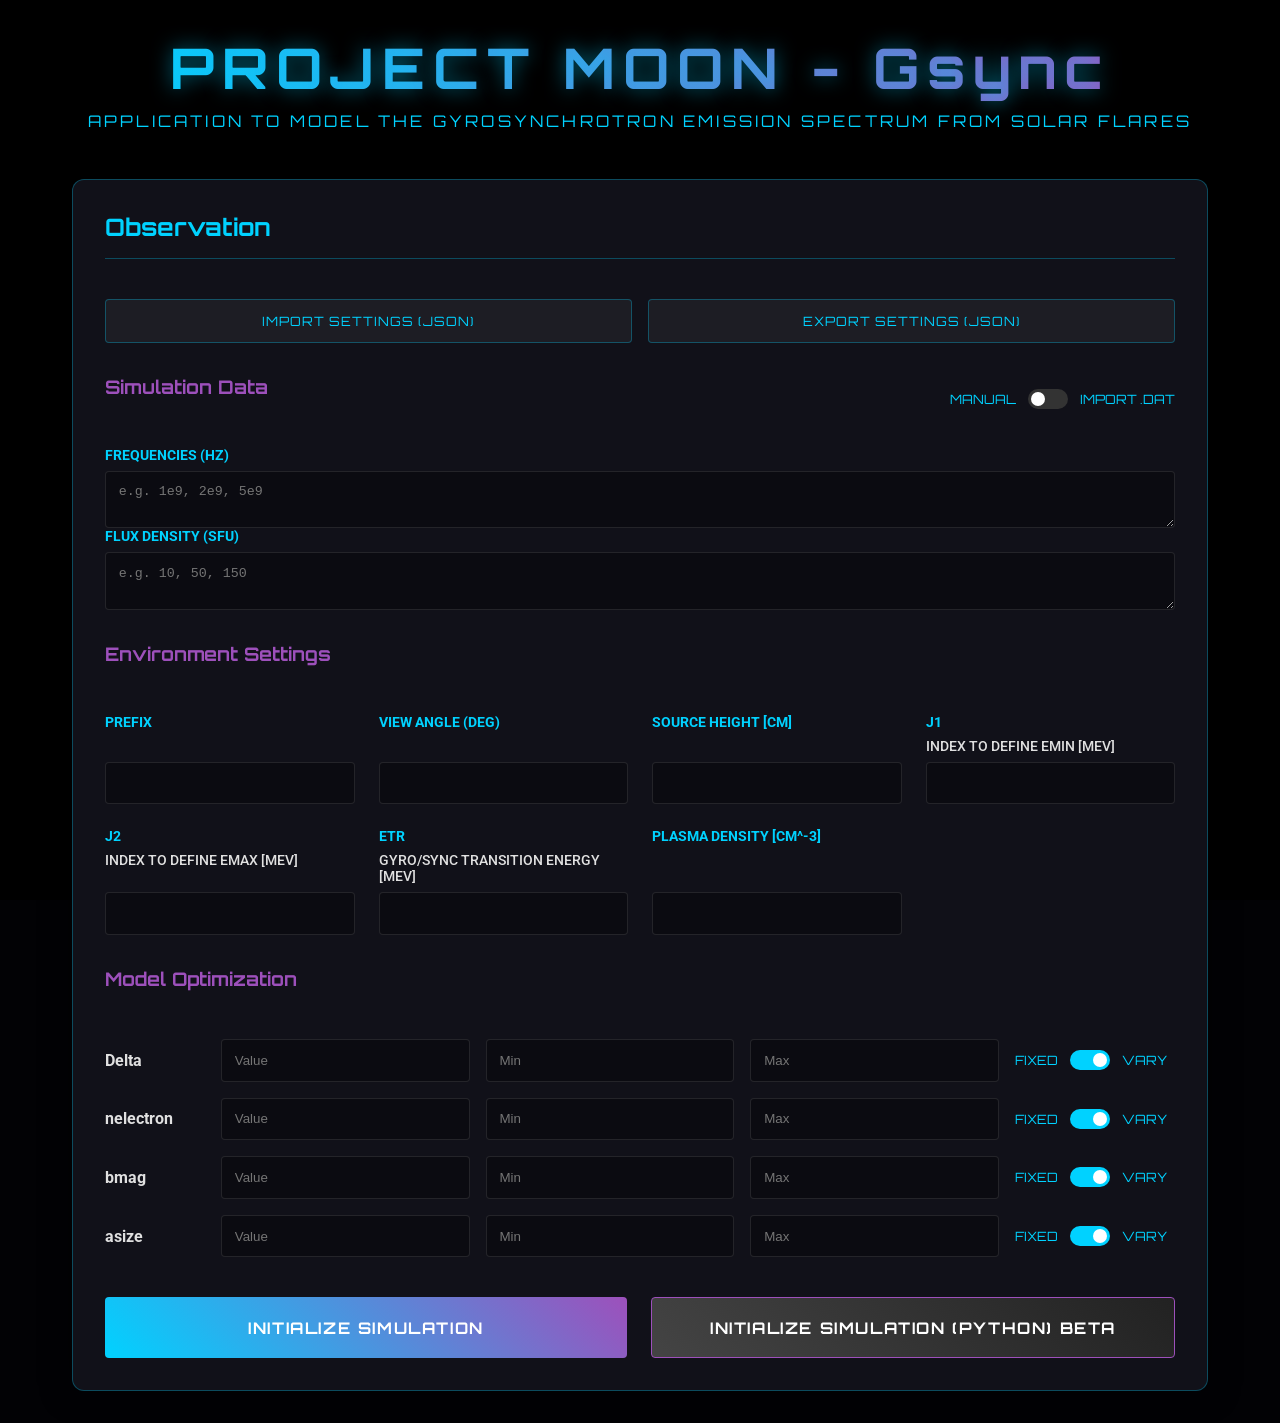
==== web/gsync/gsync.html @ 5b095706 "Adding web page" ====
<!DOCTYPE html>
<html lang="en">
<head>
    <meta charset="UTF-8">
    <meta name="viewport" content="width=device-width, initial-scale=1.0">
    <title>Project Moon | Gyrosynchrotron Simulator</title>
    <link rel="stylesheet" href="style.css">
    <link href="https://fonts.googleapis.com/css2?family=Orbitron:wght@400;700&family=Roboto:wght@300;400;700&display=swap" rel="stylesheet">
    <script src="https://cdnjs.cloudflare.com/ajax/libs/jszip/3.10.1/jszip.min.js"></script>
</head>
<body>
    <div class="stars"></div>
    <div class="twinkling"></div>
    
    <div class="container">
        <header>
            <h1>PROJECT MOON - Gsync</h1>
            <p class="subtitle">Application to model the gyrosynchrotron emission spectrum from solar flares</p>
        </header>

        <main>
            <section class="control-panel">
                <div class="panel-header">
                    <h2>Observation</h2>
                </div>

                <form id="gsyncForm">
                    <div class="button-group secondary">
                        <button type="button" id="importJsonBtn" class="json-btn">IMPORT SETTINGS (JSON)</button>
                        <button type="button" id="exportJsonBtn" class="json-btn">EXPORT SETTINGS (JSON)</button>
                        <input type="file" id="jsonFile" accept=".json" class="hidden">
                    </div>

                    <!-- Data Input Section (Top Priority) -->
                    <div class="data-section">
                        <div class="section-header">
                            <h3>Simulation Data</h3>
                            <div class="input-mode-switch">
                                <span class="mode-label">MANUAL</span>
                                <label class="switch">
                                    <input type="checkbox" id="importMode">
                                    <span class="slider round"></span>
                                </label>
                                <span class="mode-label">IMPORT .DAT</span>
                            </div>
                        </div>

                        <div id="importContainer" class="hidden">
                            <div class="input-group full-width">
                                <label for="datFile" class="upload-label">
                                    <span class="icon">🚀</span> Upload Data File (.dat)
                                </label>
                                <input type="file" id="datFile" accept=".dat" class="hidden">
                            </div>
                        </div>

                        <div class="data-grid">
                            <div class="input-group full-width">
                                <label for="xData">Frequencies (Hz)</label>
                                <textarea id="xData" rows="2" placeholder="e.g. 1e9, 2e9, 5e9"></textarea>
                            </div>
                            <div class="input-group full-width">
                                <label for="yData">Flux Density (SFU)</label>
                                <textarea id="yData" rows="2" placeholder="e.g. 10, 50, 150"></textarea>
                            </div>
                        </div>
                    </div>

                    <!-- Environment Section (Middle) -->
                    <div class="params-section">
                        <div class="section-header">
                            <h3>Environment Settings</h3>
                        </div>
                        <div class="grid-layout">
                            <div class="input-group">
                                <label for="prefix">Prefix</label>
                                <input type="text" id="prefix" value="" required>
                            </div>
                            <div class="input-group">
                                <label for="viewAngle">View Angle (deg)</label>
                                <input type="number" id="viewAngle" step="any" value="" required>
                            </div>
                            <div class="input-group">
                                <label for="height">Source Height [cm]</label>
                                <input type="number" id="height" step="any" value="" required>
                            </div>
                            <div class="input-group">
                                <label for="j1">J1</label>
                                <label class ="disclaimer" for="j1">index to define Emin [MeV]</label>
                                <input type="number" id="j1" step="any" value="" required>
                            </div>
                            <div class="input-group">
                                <label for="j2">J2</label>
                                <label class ="disclaimer" for="j2">index to define Emax [MeV]</label>

                                <input type="number" id="j2" step="any" value="" required>
                            </div>
                            <div class="input-group">
                                <label for="etr">ETR</label>
                                <label class ="disclaimer" for="etr">gyro/sync transition energy [MeV]</label>

                                <input type="number" id="etr" step="any" value="" required>
                            </div>
                            <div class="input-group">
                                <label for="np">Plasma density [cm^-3]</label>
                                <input type="number" id="np" step="any" value="" required>
                            </div>
                        </div>
                    </div>

                    <!-- Optimization Section (Bottom) -->
                    <div class="params-section">
                        <div class="section-header">
                            <h3>Model Optimization</h3>
                        </div>
                        <div class="params-grid">
                            <div class="param-row">
                                <span class="param-name">Delta</span>
                                <input type="number" id="delta_val" step="any" placeholder="Value">
                                <input type="number" id="delta_min" step="any" placeholder="Min">
                                <input type="number" id="delta_max" step="any" placeholder="Max">
                                <div class="input-mode-switch">
                                    <span class="mode-label">FIXED</span>
                                    <label class="switch">
                                        <input type="checkbox" id="delta_vary" checked>
                                        <span class="slider round"></span>
                                    </label>
                                    <span class="mode-label">VARY</span>
                                </div>
                            </div>
                            <div class="param-row">
                                <span class="param-name">nelectron</span>
                                <input type="number" id="nelectron_val" step="any" placeholder="Value">
                                <input type="number" id="nelectron_min" step="any" placeholder="Min">
                                <input type="number" id="nelectron_max" step="any" placeholder="Max">
                                <div class="input-mode-switch">
                                    <span class="mode-label">FIXED</span>
                                    <label class="switch">
                                        <input type="checkbox" id="nelectron_vary" checked>
                                        <span class="slider round"></span>
                                    </label>
                                    <span class="mode-label">VARY</span>
                                </div>
                            </div>
                            <div class="param-row">
                                <span class="param-name">bmag</span>
                                <input type="number" id="bmag_val" step="any" placeholder="Value">
                                <input type="number" id="bmag_min" step="any" placeholder="Min">
                                <input type="number" id="bmag_max" step="any" placeholder="Max">
                                <div class="input-mode-switch">
                                    <span class="mode-label">FIXED</span>
                                    <label class="switch">
                                        <input type="checkbox" id="bmag_vary" checked>
                                        <span class="slider round"></span>
                                    </label>
                                    <span class="mode-label">VARY</span>
                                </div>
                            </div>
                            <div class="param-row">
                                <span class="param-name">asize</span>
                                <input type="number" id="asize_val" step="any" placeholder="Value">
                                <input type="number" id="asize_min" step="any" placeholder="Min">
                                <input type="number" id="asize_max" step="any" placeholder="Max">
                                <div class="input-mode-switch">
                                    <span class="mode-label">FIXED</span>
                                    <label class="switch">
                                        <input type="checkbox" id="asize_vary" checked>
                                        <span class="slider round"></span>
                                    </label>
                                    <span class="mode-label">VARY</span>
                                </div>
                            </div>
                        </div>
                    </div>

                    <div class="button-group">
                        <button type="submit" id="runBtn" data-endpoint="/gsync">INITIALIZE SIMULATION</button>
                        <button type="submit" id="runBtnPython" class="beta-btn" data-endpoint="/python/gsync">INITIALIZE SIMULATION (PYTHON) BETA</button>
                    </div>
                </form>
            </section>

            <section class="results-panel hidden" id="resultsPanel">
                <div class="panel-header">
                    <h2>Simulation Results</h2>
                    <button id="exportResultsBtn" class="json-btn" style="padding: 0.5rem 1rem; flex: 0 0 auto;">EXPORT RESULTS (.ZIP)</button>
                </div>
                <div class="results-content">
                    <div class="chart-container">
                        <img id="resultImage" src="" alt="Simulation Plot">
                    </div>
                    <div class="details-container">
                        <h3>Fit Report</h3>
                        <pre id="fitReport"></pre>
                        <h3>Best Values</h3>
                        <div id="bestValues" class="best-values-grid"></div>
                    </div>
                </div>
            </section>
        </main>
    </div>

    <div id="loader" class="loader hidden">
        <div class="moon"></div>
        <p>Calculating Trajectory...</p>
    </div>

    <script src="script.js"></script>
</body>
</html>
---- web/gsync/style.css ----
:root {
    --space-dark: #020205;
    --moon-light: #e0e0e0;
    --glow-blue: #00d2ff;
    --glow-purple: #9d50bb;
    --accent: #ff4d4d;
    --panel-bg: rgba(20, 20, 30, 0.85);
    --border-color: rgba(0, 210, 255, 0.3);
}

* {
    box-sizing: border-box;
    margin: 0;
    padding: 0;
}

body {
    background: var(--space-dark);
    color: var(--moon-light);
    font-family: 'Roboto', sans-serif;
    overflow-x: hidden;
    min-height: 100vh;
}

/* Background Stars and Twinkling */
.stars, .twinkling {
    position: fixed;
    top: 0;
    left: 0;
    width: 100%;
    height: 100%;
    z-index: -1;
}

.stars {
    background: #000 url('https://s3-us-west-2.amazonaws.com/s.cdpn.io/123163/stars.png') repeat top center;
}

.twinkling {
    background: transparent url('https://s3-us-west-2.amazonaws.com/s.cdpn.io/123163/twinkling.png') repeat top center;
    animation: move-twink-back 200s linear infinite;
}

@keyframes move-twink-back {
    from { background-position: 0 0; }
    to { background-position: -10000px 5000px; }
}

.container {
    max-width: 1200px;
    margin: 0 auto;
    padding: 2rem;
}

header {
    text-align: center;
    margin-bottom: 3rem;
    animation: fadeInDown 1.5s ease-out;
}

header h1 {
    font-family: 'Orbitron', sans-serif;
    font-size: 3.5rem;
    letter-spacing: 0.5rem;
    background: linear-gradient(to right, #00d2ff, #9d50bb);
    -webkit-background-clip: text;
    -webkit-text-fill-color: transparent;
    text-shadow: 0 0 20px rgba(0, 210, 255, 0.5);
}

header .subtitle {
    font-family: 'Orbitron', sans-serif;
    font-size: 1rem;
    color: var(--glow-blue);
    margin-top: 0.5rem;
    letter-spacing: 0.2rem;
    text-transform: uppercase;
}

main {
    display: flex;
    flex-direction: column;
    gap: 2rem;
}

/* Panel Styles */
.control-panel, .results-panel {
    background: var(--panel-bg);
    border: 1px solid var(--border-color);
    border-radius: 12px;
    padding: 2rem;
    box-shadow: 0 0 30px rgba(0, 0, 0, 0.5);
    backdrop-filter: blur(10px);
    animation: fadeInUp 1s ease-out;
}

.panel-header {
    display: flex;
    justify-content: space-between;
    align-items: center;
    margin-bottom: 2rem;
    border-bottom: 1px solid var(--border-color);
    padding-bottom: 1rem;
}

.panel-header h2 {
    font-family: 'Orbitron', sans-serif;
    font-size: 1.5rem;
    color: var(--glow-blue);
}



/* Grid Layouts */
.grid-layout {
    display: grid;
    grid-template-columns: repeat(auto-fit, minmax(200px, 1fr));
    gap: 1.5rem;
    margin-bottom: 2rem;
}

.input-group {
    display: flex;
    flex-direction: column;
    gap: 0.5rem;
    height: 100%;
}

.input-group input {
    margin-top: auto;
}

.input-group label {
    font-size: 0.85rem;
    color: var(--glow-blue);
    text-transform: uppercase;
    font-weight: 700;
}

.input-group .disclaimer {
    font-size: 0.85rem;
    color: var(--light);
    text-transform: uppercase;
    font-weight: 500;
}

input, textarea {
    background: rgba(0, 0, 0, 0.3);
    border: 1px solid rgba(255, 255, 255, 0.1);
    color: white;
    padding: 0.8rem;
    border-radius: 4px;
    transition: 0.3s;
}

input:focus, textarea:focus {
    outline: none;
    border-color: var(--glow-blue);
    box-shadow: 0 0 10px rgba(0, 210, 255, 0.3);
}

.data-section, .params-section {
    margin-top: 2rem;
}

.section-header {
    display: flex;
    justify-content: space-between;
    align-items: center;
    margin-bottom: 1.5rem;
}

.input-mode-switch {
    display: flex;
    align-items: center;
    gap: 12px;
    font-size: 0.8rem;
    font-family: 'Orbitron', sans-serif;
    color: var(--glow-blue);
}



/* Toggle Switch Style */
.switch {
    position: relative;
    display: inline-block;
    width: 40px;
    height: 20px;
}

.switch input { opacity: 0; width: 0; height: 0; }

.slider.round {
    position: absolute;
    cursor: pointer;
    top: 0; left: 0; right: 0; bottom: 0;
    background-color: #333;
    transition: .4s;
    border-radius: 34px;
}

.slider.round:before {
    position: absolute;
    content: "";
    height: 14px;
    width: 14px;
    left: 3px;
    bottom: 3px;
    background-color: white;
    transition: .4s;
    border-radius: 50%;
}

input:checked + .slider.round {
    background-color: var(--glow-blue);
}

input:checked + .slider.round:before {
    transform: translateX(20px);
}

/* Simulation Buttons */
.button-group {
    display: flex;
    gap: 1.5rem;
    margin-top: 2.5rem;
}

.button-group.secondary {
    margin-bottom: 2rem;
    gap: 1rem;
}

.json-btn {
    flex: 1;
    padding: 0.8rem;
    background: rgba(255, 255, 255, 0.05);
    border: 1px solid var(--border-color);
    border-radius: 4px;
    color: var(--glow-blue);
    font-family: 'Orbitron', sans-serif;
    font-size: 0.8rem;
    cursor: pointer;
    transition: 0.3s;
    text-transform: uppercase;
    letter-spacing: 1px;
}

.json-btn:hover {
    background: rgba(0, 210, 255, 0.1);
    border-color: var(--glow-blue);
    box-shadow: 0 0 15px rgba(0, 210, 255, 0.2);
}

.upload-label {
    display: inline-block;
    padding: 0.8rem 1.5rem;
    background: rgba(0, 210, 255, 0.1);
    border: 1px dashed var(--glow-blue);
    border-radius: 4px;
    cursor: pointer;
    transition: 0.3s;
    text-align: center;
    margin-bottom: 1rem;
}

.upload-label:hover {
    background: rgba(0, 210, 255, 0.2);
    box-shadow: 0 0 15px rgba(0, 210, 255, 0.2);
}

.upload-label .icon {
    margin-right: 8px;
}

.data-section h3, .params-section h3 {
    margin-bottom: 1.5rem;
    color: var(--glow-purple);
    font-family: 'Orbitron', sans-serif;
}

.params-grid {
    display: flex;
    flex-direction: column;
    gap: 1rem;
}

.param-row {
    display: grid;
    grid-template-columns: 100px 1fr 1fr 1fr 160px;
    gap: 1rem;
    align-items: center;
}

.param-name {
    font-weight: 700;
    color: var(--moon-light);
}

#runBtn, #runBtnPython {
    flex: 1;
    padding: 1.2rem;
    background: linear-gradient(45deg, var(--glow-blue), var(--glow-purple));
    border: none;
    border-radius: 4px;
    color: white;
    font-family: 'Orbitron', sans-serif;
    font-weight: 700;
    font-size: 1rem;
    cursor: pointer;
    transition: 0.4s;
    letter-spacing: 0.1rem;
}

#runBtnPython.beta-btn {
    background: linear-gradient(45deg, #444, #222);
    border: 1px solid var(--glow-purple);
}

#runBtn:hover, #runBtnPython:hover {
    box-shadow: 0 0 30px rgba(0, 210, 255, 0.4);
    transform: translateY(-2px);
}

#runBtnPython:hover {
    border-color: var(--glow-blue);
    box-shadow: 0 0 30px rgba(157, 80, 187, 0.4);
}

/* Results Content */
.results-content {
    display: flex;
    flex-direction: column;
    gap: 2rem;
}

.chart-container {
    background: rgba(0, 0, 0, 0.5);
    border-radius: 8px;
    padding: 1rem;
    text-align: center;
}

.chart-container img {
    max-width: 100%;
    border-radius: 4px;
}

.details-container pre {
    background: rgba(0, 0, 0, 0.4);
    padding: 1rem;
    border-radius: 4px;
    font-size: 0.9rem;
    overflow-x: auto;
    margin-top: 1rem;
    border: 1px solid rgba(255, 255, 255, 0.05);
}

.best-values-grid {
    display: grid;
    grid-template-columns: repeat(auto-fit, minmax(150px, 1fr));
    gap: 1rem;
    margin-top: 1rem;
}

.best-value-card {
    background: rgba(255, 255, 255, 0.05);
    padding: 1rem;
    border-radius: 4px;
    border-left: 3px solid var(--glow-purple);
}

.best-value-label {
    display: block;
    font-size: 0.7rem;
    color: var(--glow-blue);
    text-transform: uppercase;
}

.best-value-data {
    font-size: 1.1rem;
    font-weight: 700;
}

/* Loader and Animations */
.hidden { display: none !important; }

.loader {
    position: fixed;
    top: 0; left: 0;
    width: 100%; height: 100%;
    background: rgba(0, 0, 0, 0.8);
    backdrop-filter: blur(10px);
    z-index: 1000;
    display: flex;
    flex-direction: column;
    justify-content: center;
    align-items: center;
    gap: 2rem;
}

.moon {
    width: 100px;
    height: 100px;
    background: var(--moon-light);
    border-radius: 50%;
    box-shadow: inset -25px -25px 0 0 #c0c0c0, 0 0 40px rgba(255,255,255,0.3);
    position: relative;
    animation: rotate 10s linear infinite;
}

@keyframes rotate {
    from { transform: rotate(0deg); }
    to { transform: rotate(360deg); }
}

@keyframes fadeInUp {
    from { opacity: 0; transform: translateY(30px); }
    to { opacity: 1; transform: translateY(0); }
}

@keyframes fadeInDown {
    from { opacity: 0; transform: translateY(-30px); }
    to { opacity: 1; transform: translateY(0); }
}

@media (max-width: 768px) {
    .param-row {
        grid-template-columns: 1fr 1fr;
    }
    .param-name { grid-column: span 2; }
}
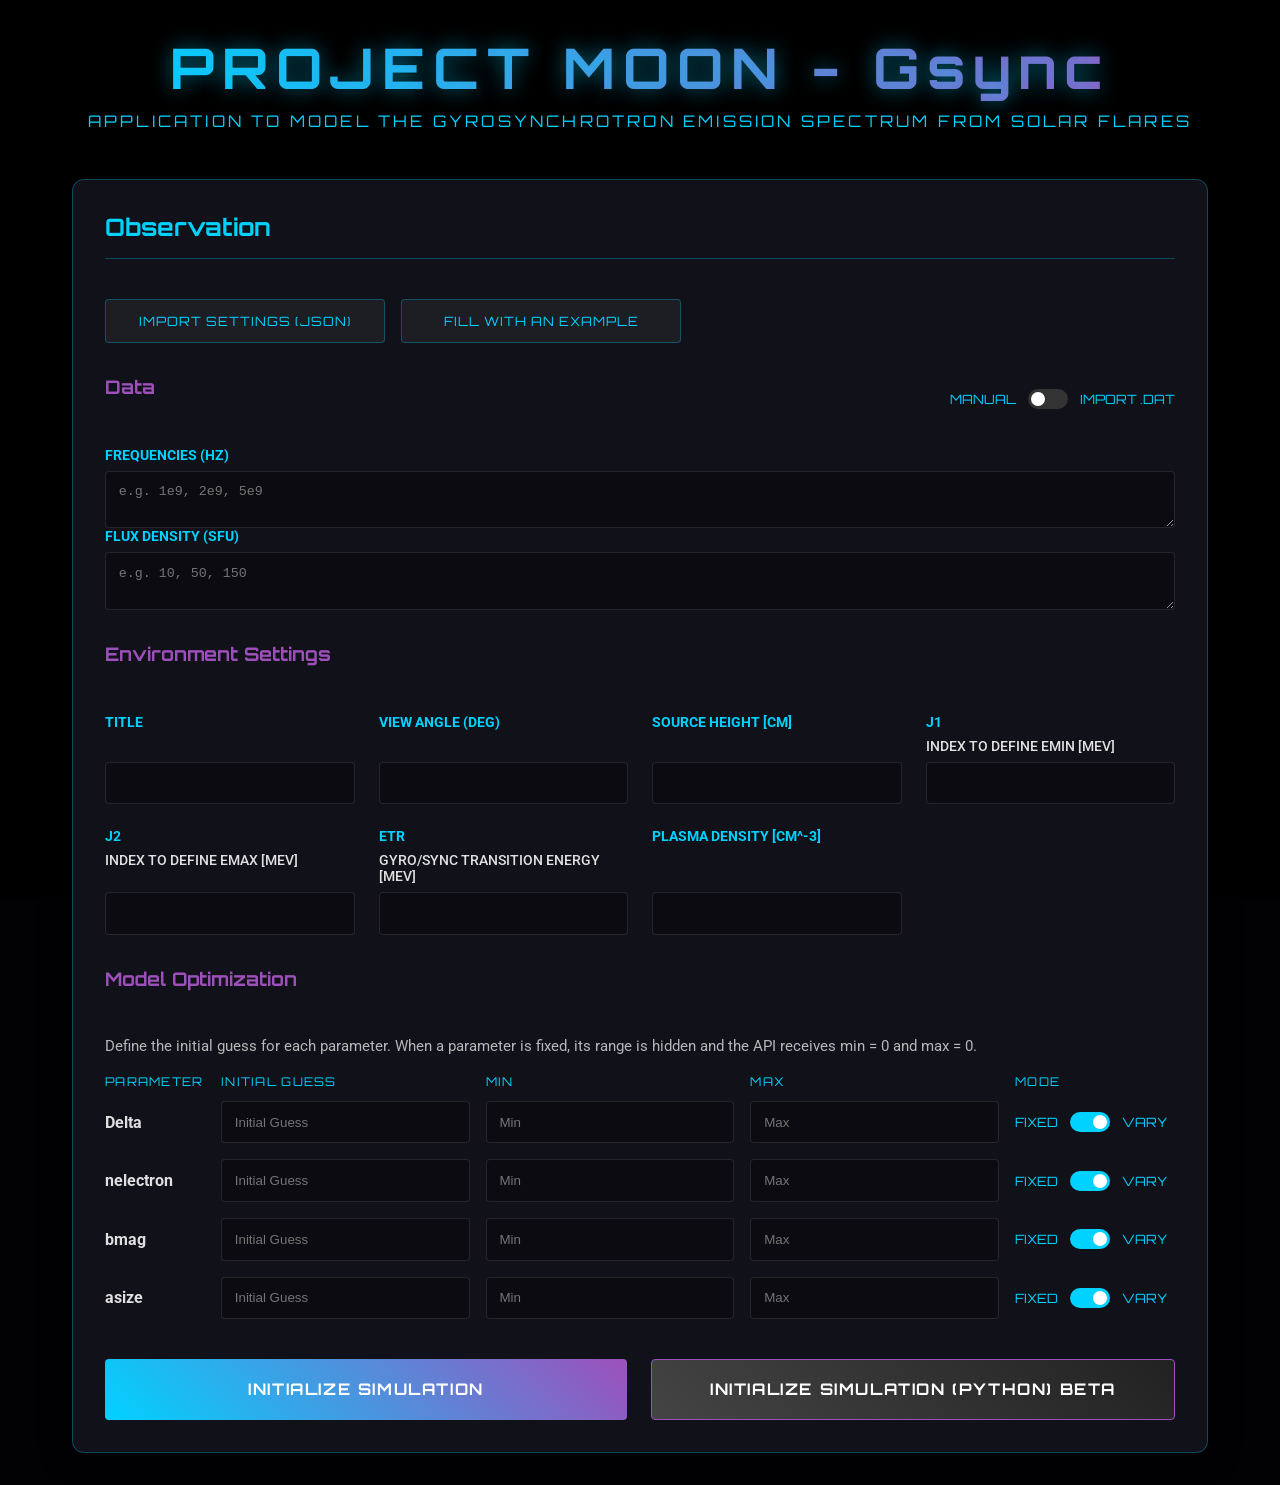
==== commit fa0705d4: "Fixing labels and adding example button" ====
--- a/web/gsync/gsync.html
+++ b/web/gsync/gsync.html
@@ -27,14 +27,14 @@
                 <form id="gsyncForm">
                     <div class="button-group secondary">
                         <button type="button" id="importJsonBtn" class="json-btn">IMPORT SETTINGS (JSON)</button>
-                        <button type="button" id="exportJsonBtn" class="json-btn">EXPORT SETTINGS (JSON)</button>
+                        <button type="button" id="fillExampleBtn" class="json-btn">FILL WITH AN EXAMPLE</button>
                         <input type="file" id="jsonFile" accept=".json" class="hidden">
                     </div>
 
                     <!-- Data Input Section (Top Priority) -->
                     <div class="data-section">
                         <div class="section-header">
-                            <h3>Simulation Data</h3>
+                            <h3>Data</h3>
                             <div class="input-mode-switch">
                                 <span class="mode-label">MANUAL</span>
                                 <label class="switch">
@@ -73,7 +73,7 @@
                         </div>
                         <div class="grid-layout">
                             <div class="input-group">
-                                <label for="prefix">Prefix</label>
+                                <label for="prefix">Title</label>
                                 <input type="text" id="prefix" value="" required>
                             </div>
                             <div class="input-group">
@@ -113,10 +113,18 @@
                         <div class="section-header">
                             <h3>Model Optimization</h3>
                         </div>
+                        <p class="section-note">Define the initial guess for each parameter. When a parameter is fixed, its range is hidden and the API receives min = 0 and max = 0.</p>
+                        <div class="params-grid-header" aria-hidden="true">
+                            <span>Parameter</span>
+                            <span>Initial Guess</span>
+                            <span>Min</span>
+                            <span>Max</span>
+                            <span>Mode</span>
+                        </div>
                         <div class="params-grid">
-                            <div class="param-row">
+                            <div class="param-row" data-param="delta">
                                 <span class="param-name">Delta</span>
-                                <input type="number" id="delta_val" step="any" placeholder="Value">
+                                <input type="number" id="delta_val" step="any" placeholder="Initial Guess">
                                 <input type="number" id="delta_min" step="any" placeholder="Min">
                                 <input type="number" id="delta_max" step="any" placeholder="Max">
                                 <div class="input-mode-switch">
@@ -128,9 +136,9 @@
                                     <span class="mode-label">VARY</span>
                                 </div>
                             </div>
-                            <div class="param-row">
+                            <div class="param-row" data-param="nelectron">
                                 <span class="param-name">nelectron</span>
-                                <input type="number" id="nelectron_val" step="any" placeholder="Value">
+                                <input type="number" id="nelectron_val" step="any" placeholder="Initial Guess">
                                 <input type="number" id="nelectron_min" step="any" placeholder="Min">
                                 <input type="number" id="nelectron_max" step="any" placeholder="Max">
                                 <div class="input-mode-switch">
@@ -142,9 +150,9 @@
                                     <span class="mode-label">VARY</span>
                                 </div>
                             </div>
-                            <div class="param-row">
+                            <div class="param-row" data-param="bmag">
                                 <span class="param-name">bmag</span>
-                                <input type="number" id="bmag_val" step="any" placeholder="Value">
+                                <input type="number" id="bmag_val" step="any" placeholder="Initial Guess">
                                 <input type="number" id="bmag_min" step="any" placeholder="Min">
                                 <input type="number" id="bmag_max" step="any" placeholder="Max">
                                 <div class="input-mode-switch">
@@ -156,9 +164,9 @@
                                     <span class="mode-label">VARY</span>
                                 </div>
                             </div>
-                            <div class="param-row">
+                            <div class="param-row" data-param="asize">
                                 <span class="param-name">asize</span>
-                                <input type="number" id="asize_val" step="any" placeholder="Value">
+                                <input type="number" id="asize_val" step="any" placeholder="Initial Guess">
                                 <input type="number" id="asize_min" step="any" placeholder="Min">
                                 <input type="number" id="asize_max" step="any" placeholder="Max">
                                 <div class="input-mode-switch">
@@ -183,7 +191,10 @@
             <section class="results-panel hidden" id="resultsPanel">
                 <div class="panel-header">
                     <h2>Simulation Results</h2>
-                    <button id="exportResultsBtn" class="json-btn" style="padding: 0.5rem 1rem; flex: 0 0 auto;">EXPORT RESULTS (.ZIP)</button>
+                    <div class="results-actions">
+                        <button id="exportResultsBtn" class="json-btn" style="padding: 0.5rem 1rem; flex: 0 0 auto;">DOWNLOAD RESULTS (.ZIP)</button>
+                        <button type="button" id="exportJsonBtn" class="json-btn" style="padding: 0.5rem 1rem; flex: 0 0 auto;">EXPORT SETTINGS (JSON)</button>
+                    </div>
                 </div>
                 <div class="results-content">
                     <div class="chart-container">
@@ -207,4 +218,4 @@
 
     <script src="script.js"></script>
 </body>
-</html>+</html>
--- a/web/gsync/style.css
+++ b/web/gsync/style.css
@@ -232,6 +232,10 @@
     gap: 1rem;
 }
 
+.button-group.secondary .json-btn {
+    flex: 0 1 280px;
+}
+
 .json-btn {
     flex: 1;
     padding: 0.8rem;
@@ -280,10 +284,29 @@
     font-family: 'Orbitron', sans-serif;
 }
 
+.section-note {
+    margin: -0.25rem 0 1rem;
+    color: rgba(224, 224, 224, 0.8);
+    font-size: 0.95rem;
+    line-height: 1.5;
+}
+
 .params-grid {
     display: flex;
     flex-direction: column;
     gap: 1rem;
+}
+
+.params-grid-header {
+    display: grid;
+    grid-template-columns: 100px 1fr 1fr 1fr 160px;
+    gap: 1rem;
+    margin-bottom: 0.75rem;
+    color: var(--glow-blue);
+    font-family: 'Orbitron', sans-serif;
+    font-size: 0.75rem;
+    letter-spacing: 0.08rem;
+    text-transform: uppercase;
 }
 
 .param-row {
@@ -293,9 +316,25 @@
     align-items: center;
 }
 
+.param-row.is-fixed input[id$="_min"],
+.param-row.is-fixed input[id$="_max"] {
+    display: none;
+}
+
+.param-row.is-fixed {
+    grid-template-columns: 100px 1fr 160px;
+}
+
 .param-name {
     font-weight: 700;
     color: var(--moon-light);
+}
+
+.results-actions {
+    display: flex;
+    gap: 0.75rem;
+    flex-wrap: wrap;
+    justify-content: flex-end;
 }
 
 #runBtn, #runBtnPython {
@@ -426,8 +465,26 @@
 }
 
 @media (max-width: 768px) {
+    .params-grid-header {
+        display: none;
+    }
+
     .param-row {
         grid-template-columns: 1fr 1fr;
     }
+
+    .param-row.is-fixed {
+        grid-template-columns: 1fr 1fr;
+    }
+
     .param-name { grid-column: span 2; }
-}
+
+    .results-actions {
+        width: 100%;
+        justify-content: stretch;
+    }
+
+    .results-actions .json-btn {
+        flex: 1;
+    }
+}
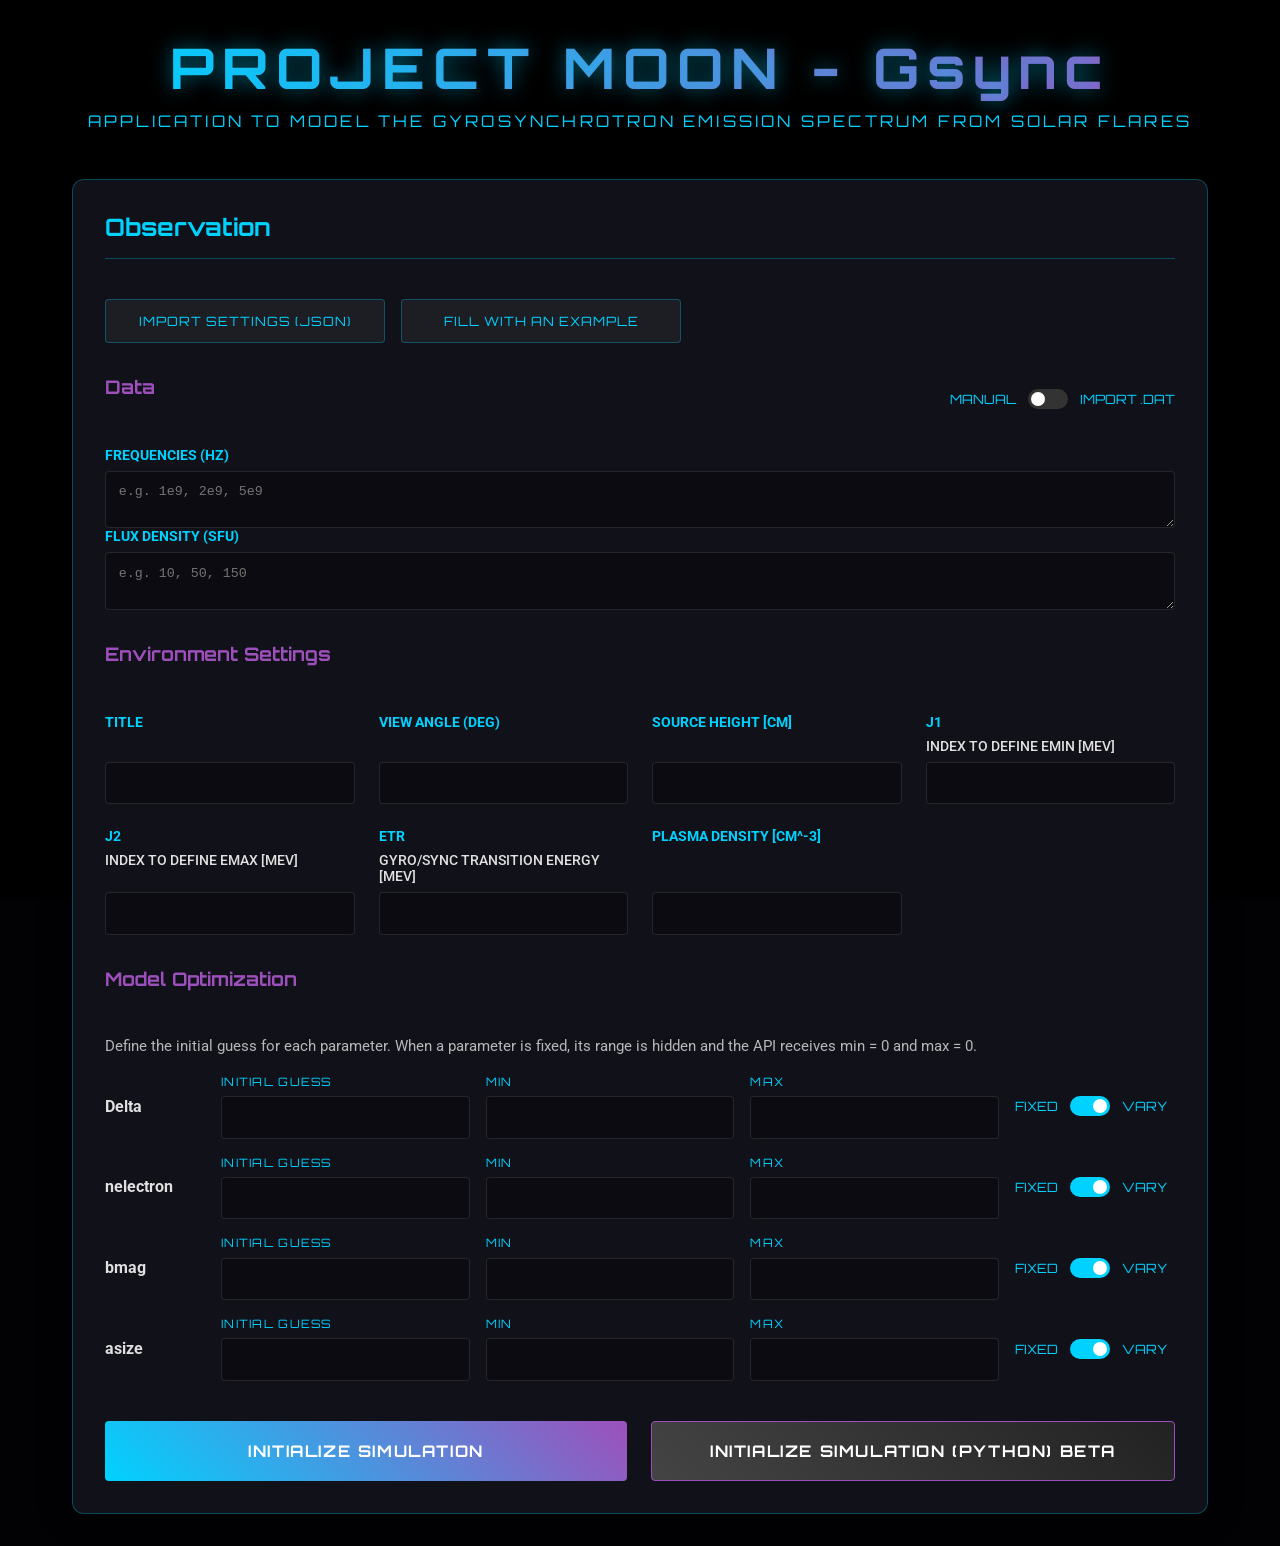
==== commit bed31aec: "Adding a interactive chart" ====
--- a/web/gsync/gsync.html
+++ b/web/gsync/gsync.html
@@ -7,6 +7,7 @@
     <link rel="stylesheet" href="style.css">
     <link href="https://fonts.googleapis.com/css2?family=Orbitron:wght@400;700&family=Roboto:wght@300;400;700&display=swap" rel="stylesheet">
     <script src="https://cdnjs.cloudflare.com/ajax/libs/jszip/3.10.1/jszip.min.js"></script>
+    <script src="https://cdn.jsdelivr.net/npm/chart.js"></script>
 </head>
 <body>
     <div class="stars"></div>
@@ -114,19 +115,21 @@
                             <h3>Model Optimization</h3>
                         </div>
                         <p class="section-note">Define the initial guess for each parameter. When a parameter is fixed, its range is hidden and the API receives min = 0 and max = 0.</p>
-                        <div class="params-grid-header" aria-hidden="true">
-                            <span>Parameter</span>
-                            <span>Initial Guess</span>
-                            <span>Min</span>
-                            <span>Max</span>
-                            <span>Mode</span>
-                        </div>
                         <div class="params-grid">
                             <div class="param-row" data-param="delta">
                                 <span class="param-name">Delta</span>
-                                <input type="number" id="delta_val" step="any" placeholder="Initial Guess">
-                                <input type="number" id="delta_min" step="any" placeholder="Min">
-                                <input type="number" id="delta_max" step="any" placeholder="Max">
+                                <div class="param-field">
+                                    <label class="param-field-label" for="delta_val">Initial Guess</label>
+                                    <input type="number" id="delta_val" step="any">
+                                </div>
+                                <div class="param-field range-field">
+                                    <label class="param-field-label" for="delta_min">Min</label>
+                                    <input type="number" id="delta_min" step="any">
+                                </div>
+                                <div class="param-field range-field">
+                                    <label class="param-field-label" for="delta_max">Max</label>
+                                    <input type="number" id="delta_max" step="any">
+                                </div>
                                 <div class="input-mode-switch">
                                     <span class="mode-label">FIXED</span>
                                     <label class="switch">
@@ -138,9 +141,18 @@
                             </div>
                             <div class="param-row" data-param="nelectron">
                                 <span class="param-name">nelectron</span>
-                                <input type="number" id="nelectron_val" step="any" placeholder="Initial Guess">
-                                <input type="number" id="nelectron_min" step="any" placeholder="Min">
-                                <input type="number" id="nelectron_max" step="any" placeholder="Max">
+                                <div class="param-field">
+                                    <label class="param-field-label" for="nelectron_val">Initial Guess</label>
+                                    <input type="number" id="nelectron_val" step="any">
+                                </div>
+                                <div class="param-field range-field">
+                                    <label class="param-field-label" for="nelectron_min">Min</label>
+                                    <input type="number" id="nelectron_min" step="any">
+                                </div>
+                                <div class="param-field range-field">
+                                    <label class="param-field-label" for="nelectron_max">Max</label>
+                                    <input type="number" id="nelectron_max" step="any">
+                                </div>
                                 <div class="input-mode-switch">
                                     <span class="mode-label">FIXED</span>
                                     <label class="switch">
@@ -152,9 +164,18 @@
                             </div>
                             <div class="param-row" data-param="bmag">
                                 <span class="param-name">bmag</span>
-                                <input type="number" id="bmag_val" step="any" placeholder="Initial Guess">
-                                <input type="number" id="bmag_min" step="any" placeholder="Min">
-                                <input type="number" id="bmag_max" step="any" placeholder="Max">
+                                <div class="param-field">
+                                    <label class="param-field-label" for="bmag_val">Initial Guess</label>
+                                    <input type="number" id="bmag_val" step="any">
+                                </div>
+                                <div class="param-field range-field">
+                                    <label class="param-field-label" for="bmag_min">Min</label>
+                                    <input type="number" id="bmag_min" step="any">
+                                </div>
+                                <div class="param-field range-field">
+                                    <label class="param-field-label" for="bmag_max">Max</label>
+                                    <input type="number" id="bmag_max" step="any">
+                                </div>
                                 <div class="input-mode-switch">
                                     <span class="mode-label">FIXED</span>
                                     <label class="switch">
@@ -166,9 +187,18 @@
                             </div>
                             <div class="param-row" data-param="asize">
                                 <span class="param-name">asize</span>
-                                <input type="number" id="asize_val" step="any" placeholder="Initial Guess">
-                                <input type="number" id="asize_min" step="any" placeholder="Min">
-                                <input type="number" id="asize_max" step="any" placeholder="Max">
+                                <div class="param-field">
+                                    <label class="param-field-label" for="asize_val">Initial Guess</label>
+                                    <input type="number" id="asize_val" step="any">
+                                </div>
+                                <div class="param-field range-field">
+                                    <label class="param-field-label" for="asize_min">Min</label>
+                                    <input type="number" id="asize_min" step="any">
+                                </div>
+                                <div class="param-field range-field">
+                                    <label class="param-field-label" for="asize_max">Max</label>
+                                    <input type="number" id="asize_max" step="any">
+                                </div>
                                 <div class="input-mode-switch">
                                     <span class="mode-label">FIXED</span>
                                     <label class="switch">
@@ -197,7 +227,12 @@
                     </div>
                 </div>
                 <div class="results-content">
+                    <div class="chart-container chart-container--interactive">
+                        <h3>Spectrum Chart</h3>
+                        <canvas id="resultChart" aria-label="Interactive spectrum chart"></canvas>
+                    </div>
                     <div class="chart-container">
+                        <h3>Simulation Image</h3>
                         <img id="resultImage" src="" alt="Simulation Plot">
                     </div>
                     <div class="details-container">
--- a/web/gsync/style.css
+++ b/web/gsync/style.css
@@ -297,18 +297,6 @@
     gap: 1rem;
 }
 
-.params-grid-header {
-    display: grid;
-    grid-template-columns: 100px 1fr 1fr 1fr 160px;
-    gap: 1rem;
-    margin-bottom: 0.75rem;
-    color: var(--glow-blue);
-    font-family: 'Orbitron', sans-serif;
-    font-size: 0.75rem;
-    letter-spacing: 0.08rem;
-    text-transform: uppercase;
-}
-
 .param-row {
     display: grid;
     grid-template-columns: 100px 1fr 1fr 1fr 160px;
@@ -316,8 +304,25 @@
     align-items: center;
 }
 
-.param-row.is-fixed input[id$="_min"],
-.param-row.is-fixed input[id$="_max"] {
+.param-field {
+    display: flex;
+    flex-direction: column;
+    gap: 0.45rem;
+}
+
+.param-field-label {
+    color: var(--glow-blue);
+    font-family: 'Orbitron', sans-serif;
+    font-size: 0.72rem;
+    letter-spacing: 0.08rem;
+    text-transform: uppercase;
+}
+
+.param-field input {
+    width: 100%;
+}
+
+.param-row.is-fixed .range-field {
     display: none;
 }
 
@@ -379,6 +384,23 @@
     border-radius: 8px;
     padding: 1rem;
     text-align: center;
+}
+
+.chart-container h3,
+.details-container h3 {
+    margin-bottom: 1rem;
+    color: var(--glow-purple);
+    font-family: 'Orbitron', sans-serif;
+}
+
+.chart-container--interactive {
+    text-align: left;
+}
+
+.chart-container--interactive canvas {
+    width: 100% !important;
+    height: 380px !important;
+    display: block;
 }
 
 .chart-container img {
@@ -465,12 +487,9 @@
 }
 
 @media (max-width: 768px) {
-    .params-grid-header {
-        display: none;
-    }
-
     .param-row {
         grid-template-columns: 1fr 1fr;
+        align-items: start;
     }
 
     .param-row.is-fixed {
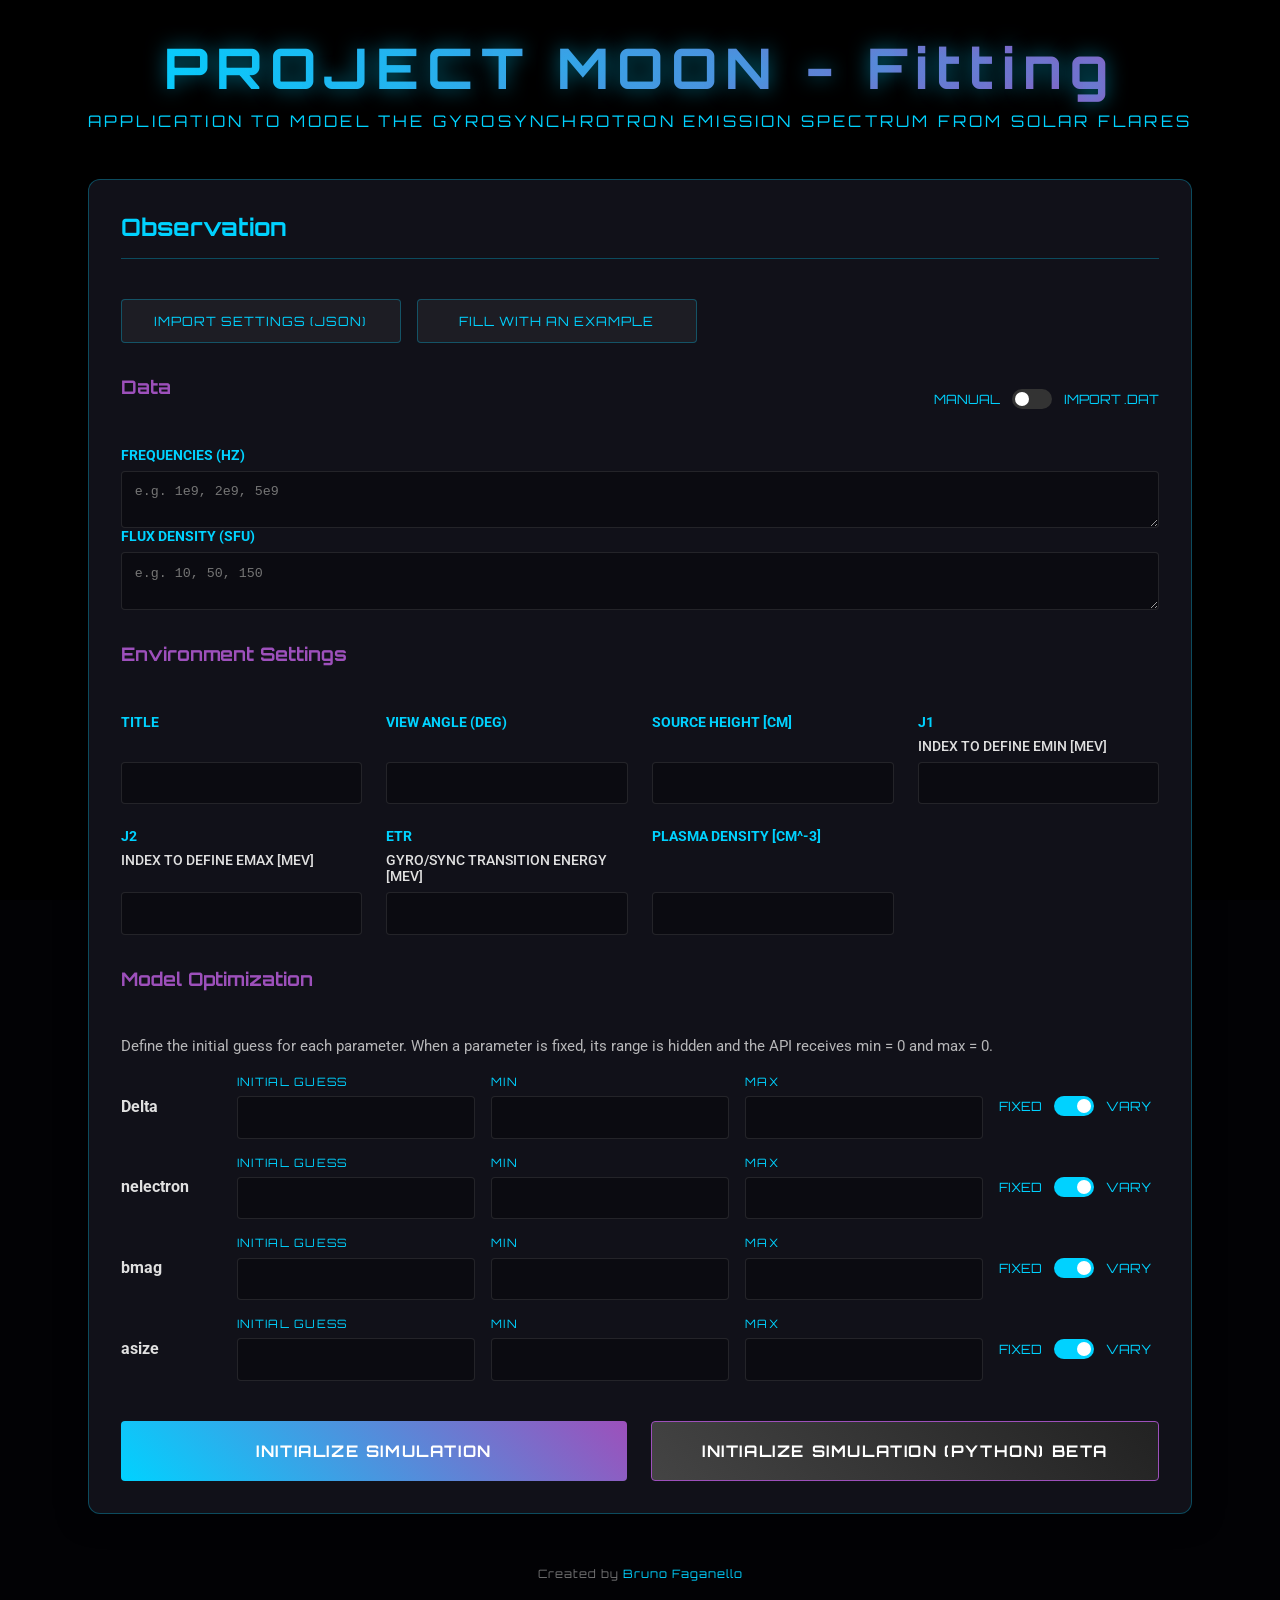
==== commit 3fbc231a: "Version 1.2" ====
--- a/web/gsync/gsync.html
+++ b/web/gsync/gsync.html
@@ -15,7 +15,7 @@
     
     <div class="container">
         <header>
-            <h1>PROJECT MOON - Gsync</h1>
+            <h1>PROJECT MOON - Fitting</h1>
             <p class="subtitle">Application to model the gyrosynchrotron emission spectrum from solar flares</p>
         </header>
 
@@ -232,7 +232,7 @@
                         <canvas id="resultChart" aria-label="Interactive spectrum chart"></canvas>
                     </div>
                     <div class="chart-container">
-                        <h3>Simulation Image</h3>
+                        <h3>Chart Image</h3>
                         <img id="resultImage" src="" alt="Simulation Plot">
                     </div>
                     <div class="details-container">
@@ -251,6 +251,11 @@
         <p>Calculating Trajectory...</p>
     </div>
 
+    <div class="footer">
+        <p>Created by <a href="https://faganello.dev.br" target="_blank" rel="noopener noreferrer">Bruno Faganello</a></p>
+    </div>
+
+    <script src="../config.js"></script>
     <script src="script.js"></script>
 </body>
 </html>
--- a/web/gsync/style.css
+++ b/web/gsync/style.css
@@ -20,6 +20,8 @@
     font-family: 'Roboto', sans-serif;
     overflow-x: hidden;
     min-height: 100vh;
+    display: flex;
+    flex-direction: column;
 }
 
 /* Background Stars and Twinkling */
@@ -50,6 +52,7 @@
     max-width: 1200px;
     margin: 0 auto;
     padding: 2rem;
+    flex: 1;
 }
 
 header {
@@ -471,6 +474,24 @@
     animation: rotate 10s linear infinite;
 }
 
+.footer {
+    text-align: center;
+    padding: 1.25rem 2rem 2rem;
+    font-family: 'Orbitron', sans-serif;
+    font-size: 0.72rem;
+    color: rgba(224, 224, 224, 0.5);
+    letter-spacing: 1px;
+}
+
+.footer a {
+    color: var(--glow-blue);
+    text-decoration: none;
+}
+
+.footer a:hover {
+    text-decoration: underline;
+}
+
 @keyframes rotate {
     from { transform: rotate(0deg); }
     to { transform: rotate(360deg); }
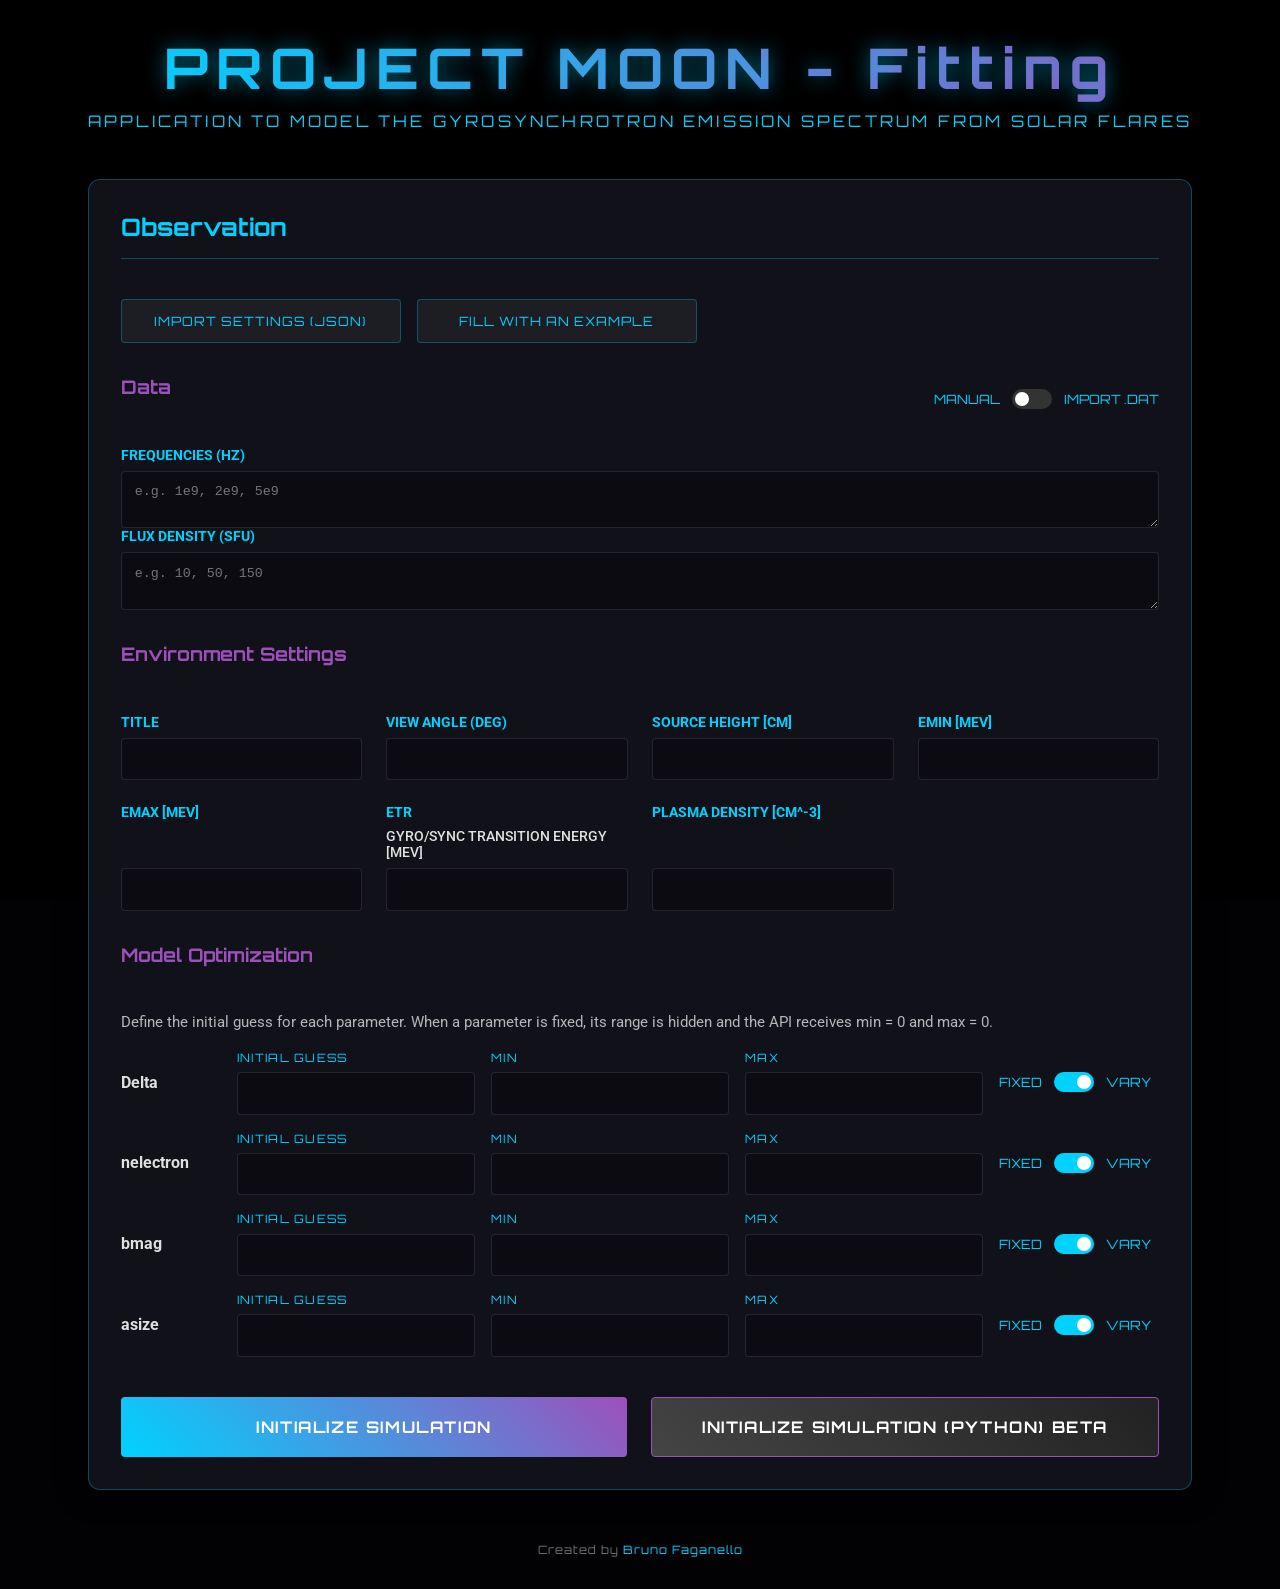
==== commit 94e51a94: "Adjusting the imports" ====
--- a/web/gsync/gsync.html
+++ b/web/gsync/gsync.html
@@ -86,15 +86,12 @@
                                 <input type="number" id="height" step="any" value="" required>
                             </div>
                             <div class="input-group">
-                                <label for="j1">J1</label>
-                                <label class ="disclaimer" for="j1">index to define Emin [MeV]</label>
-                                <input type="number" id="j1" step="any" value="" required>
-                            </div>
-                            <div class="input-group">
-                                <label for="j2">J2</label>
-                                <label class ="disclaimer" for="j2">index to define Emax [MeV]</label>
-
-                                <input type="number" id="j2" step="any" value="" required>
+                                <label for="emin">Emin [MeV]</label>
+                                <input type="number" id="emin" step="any" value="" required>
+                            </div>
+                            <div class="input-group">
+                                <label for="emax">Emax [MeV]</label>
+                                <input type="number" id="emax" step="any" value="" required>
                             </div>
                             <div class="input-group">
                                 <label for="etr">ETR</label>
@@ -227,11 +224,15 @@
                     </div>
                 </div>
                 <div class="results-content">
-                    <div class="chart-container chart-container--interactive">
+                    <div class="view-toggle" aria-label="Result view selector">
+                        <button type="button" class="view-toggle-btn active" data-view="chart">Graph</button>
+                        <button type="button" class="view-toggle-btn" data-view="image">Image</button>
+                    </div>
+                    <div class="chart-container chart-container--interactive" data-result-view="chart">
                         <h3>Spectrum Chart</h3>
                         <canvas id="resultChart" aria-label="Interactive spectrum chart"></canvas>
                     </div>
-                    <div class="chart-container">
+                    <div class="chart-container hidden" data-result-view="image">
                         <h3>Chart Image</h3>
                         <img id="resultImage" src="" alt="Simulation Plot">
                     </div>
--- a/web/gsync/style.css
+++ b/web/gsync/style.css
@@ -345,6 +345,36 @@
     justify-content: flex-end;
 }
 
+.view-toggle {
+    align-self: center;
+    display: inline-flex;
+    gap: 0.25rem;
+    padding: 0.25rem;
+    background: rgba(0, 0, 0, 0.5);
+    border: 1px solid rgba(255, 255, 255, 0.12);
+    border-radius: 8px;
+}
+
+.view-toggle-btn {
+    min-width: 130px;
+    padding: 0.7rem 1.1rem;
+    border: 0;
+    border-radius: 6px;
+    background: transparent;
+    color: var(--moon-light);
+    cursor: pointer;
+    font-family: 'Orbitron', sans-serif;
+    font-size: 0.78rem;
+    font-weight: 700;
+    transition: background 0.2s, color 0.2s, box-shadow 0.2s;
+}
+
+.view-toggle-btn.active {
+    background: var(--glow-blue);
+    color: #001018;
+    box-shadow: 0 0 16px rgba(0, 210, 255, 0.28);
+}
+
 #runBtn, #runBtnPython {
     flex: 1;
     padding: 1.2rem;
@@ -385,7 +415,7 @@
 .chart-container {
     background: rgba(0, 0, 0, 0.5);
     border-radius: 8px;
-    padding: 1rem;
+    padding: 1.25rem;
     text-align: center;
 }
 
@@ -402,12 +432,14 @@
 
 .chart-container--interactive canvas {
     width: 100% !important;
-    height: 380px !important;
+    height: clamp(460px, 58vh, 680px) !important;
     display: block;
 }
 
 .chart-container img {
+    width: 100%;
     max-width: 100%;
+    height: auto;
     border-radius: 4px;
 }
 
@@ -527,4 +559,17 @@
     .results-actions .json-btn {
         flex: 1;
     }
-}
+
+    .view-toggle {
+        align-self: stretch;
+    }
+
+    .view-toggle-btn {
+        flex: 1;
+        min-width: 0;
+    }
+
+    .chart-container--interactive canvas {
+        height: 360px !important;
+    }
+}
